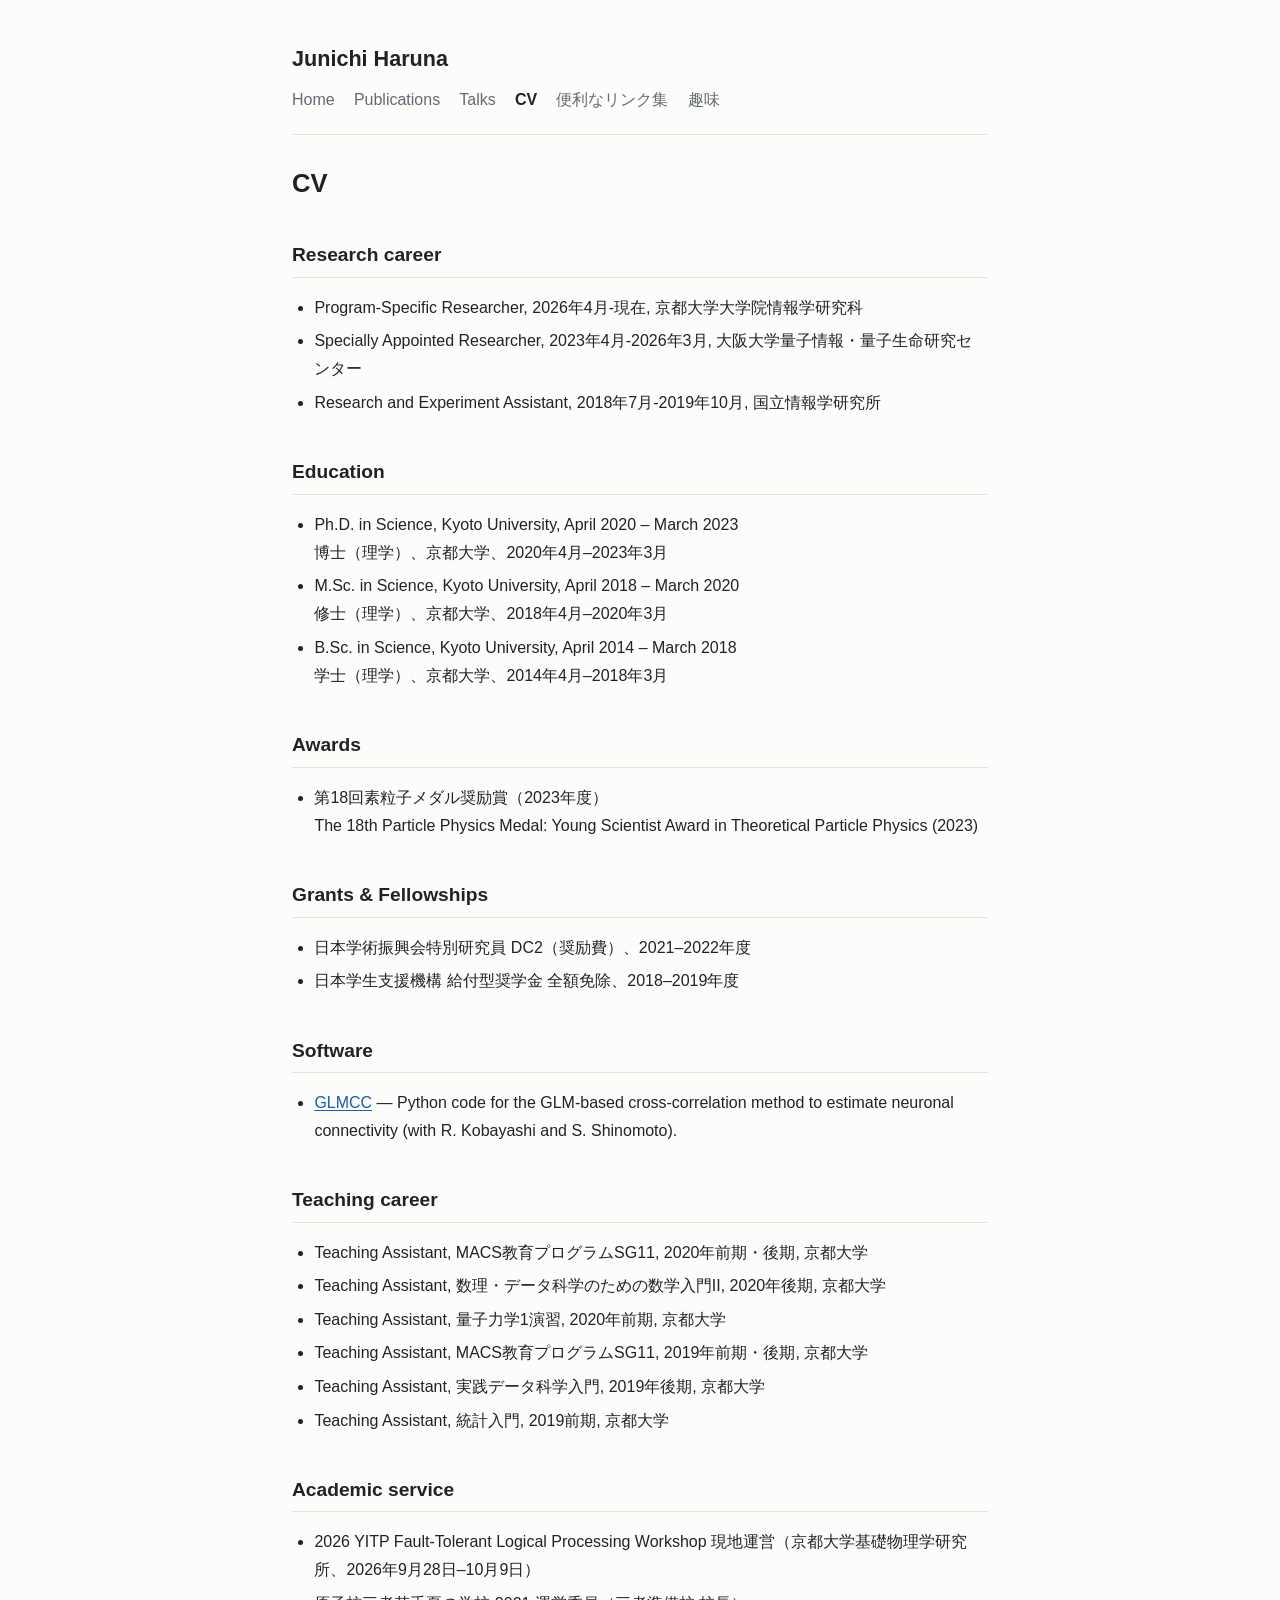
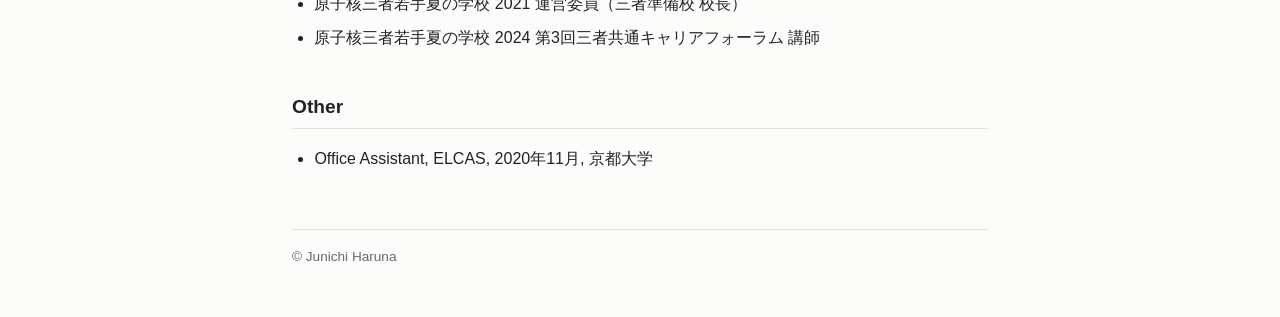
==== cv.html @ 10871c0b "講演名と学会活動の年を業績リストのマスターに合わせる - 三者若手夏の学校の運営委員を2020年から2021年に - 理研のセミナー名をQuantum Computation Study Group " ====
<!doctype html>
<html lang="en">
<head>
<meta charset="utf-8">
<meta name="viewport" content="width=device-width, initial-scale=1">
<title>CV | Junichi Haruna</title>
<link rel="stylesheet" href="style.css">
</head>
<body>
<div class="wrap">
<header class="site">
<a class="site-name" href="./">Junichi Haruna</a>
<nav>
<ul>
<li><a href="./">Home</a></li>
<li><a href="publications.html">Publications</a></li>
<li><a href="talks.html">Talks</a></li>
<li><a href="cv.html" aria-current="page">CV</a></li>
<li><a href="links.html" lang="ja">便利なリンク集</a></li>
<li><a href="hobby.html" lang="ja">趣味</a></li>
</ul>
</nav>
</header>

<main>
<h1>CV</h1>

<h2>Research career</h2>
<ul>
<li>Program-Specific Researcher, <span lang="ja">2026年4月-現在, 京都大学大学院情報学研究科</span></li>
<li>Specially Appointed Researcher, <span lang="ja">2023年4月-2026年3月, 大阪大学量子情報・量子生命研究センター</span></li>
<li>Research and Experiment Assistant, <span lang="ja">2018年7月-2019年10月, 国立情報学研究所</span></li>
</ul>

<h2>Education</h2>
<ul>
<li>Ph.D. in Science, Kyoto University, April 2020 &ndash; March 2023<br>
<span lang="ja">博士（理学）、京都大学、2020年4月&ndash;2023年3月</span></li>
<li>M.Sc. in Science, Kyoto University, April 2018 &ndash; March 2020<br>
<span lang="ja">修士（理学）、京都大学、2018年4月&ndash;2020年3月</span></li>
<li>B.Sc. in Science, Kyoto University, April 2014 &ndash; March 2018<br>
<span lang="ja">学士（理学）、京都大学、2014年4月&ndash;2018年3月</span></li>
</ul>

<h2>Awards</h2>
<ul>
<li><span lang="ja">第18回素粒子メダル奨励賞（2023年度）</span><br>
The 18th Particle Physics Medal: Young Scientist Award in Theoretical Particle Physics (2023)</li>
</ul>

<h2>Grants &amp; Fellowships</h2>
<ul lang="ja">
<li>日本学術振興会特別研究員 DC2（奨励費）、2021–2022年度</li>
<li>日本学生支援機構 給付型奨学金 全額免除、2018–2019年度</li>
</ul>

<h2>Software</h2>
<ul>
<li><a href="https://github.com/NII-Kobayashi/GLMCC">GLMCC</a> &mdash; Python code for the GLM-based cross-correlation method to estimate neuronal connectivity (with R. Kobayashi and S. Shinomoto).</li>
</ul>

<h2>Teaching career</h2>
<ul lang="ja">
<li>Teaching Assistant, MACS教育プログラムSG11, 2020年前期・後期, 京都大学</li>
<li>Teaching Assistant, 数理・データ科学のための数学入門II, 2020年後期, 京都大学</li>
<li>Teaching Assistant, 量子力学1演習, 2020年前期, 京都大学</li>
<li>Teaching Assistant, MACS教育プログラムSG11, 2019年前期・後期, 京都大学</li>
<li>Teaching Assistant, 実践データ科学入門, 2019年後期, 京都大学</li>
<li>Teaching Assistant, 統計入門, 2019前期, 京都大学</li>
</ul>

<h2>Academic service</h2>
<ul lang="ja">
<li>2026 YITP Fault-Tolerant Logical Processing Workshop 現地運営（京都大学基礎物理学研究所、2026年9月28日&ndash;10月9日）</li>
<li>原子核三者若手夏の学校 2021 運営委員（三者準備校 校長）</li>
<li>原子核三者若手夏の学校 2024 第3回三者共通キャリアフォーラム 講師</li>
</ul>

<h2>Other</h2>
<ul lang="ja">
<li>Office Assistant, ELCAS, 2020年11月, 京都大学</li>
</ul>
</main>

<footer>&copy; Junichi Haruna</footer>
</div>
</body>
</html>
---- style.css ----
:root {
  --bg: #fcfcfa;
  --fg: #1f2328;
  --muted: #626a73;
  --accent: #1d5ea8;
  --rule: #e2e2dc;
}

@media (prefers-color-scheme: dark) {
  :root {
    --bg: #16181b;
    --fg: #e4e4e0;
    --muted: #9ba2aa;
    --accent: #80b3ec;
    --rule: #2d3136;
  }
}

* { box-sizing: border-box; }

html { -webkit-text-size-adjust: 100%; }

body {
  margin: 0;
  background: var(--bg);
  color: var(--fg);
  font: 16px/1.75 -apple-system, BlinkMacSystemFont, "Segoe UI", "Hiragino Sans",
    "Hiragino Kaku Gothic ProN", "Noto Sans JP", "Yu Gothic", Meiryo, sans-serif;
}

main { overflow-wrap: anywhere; }

.wrap {
  max-width: 46rem;
  margin: 0 auto;
  padding: 2.5rem 1.25rem 3rem;
}

header.site {
  border-bottom: 1px solid var(--rule);
  padding-bottom: 0.9rem;
  margin-bottom: 2rem;
}

.site-name {
  font-size: 1.35rem;
  font-weight: 600;
  color: var(--fg);
  text-decoration: none;
}

nav ul {
  list-style: none;
  margin: 0.5rem 0 0;
  padding: 0;
  display: flex;
  flex-wrap: wrap;
  gap: 0.2rem 1.2rem;
}

nav a { color: var(--muted); text-decoration: none; }
nav a:hover { color: var(--fg); }
nav a[aria-current="page"] { color: var(--fg); font-weight: 600; }

a { color: var(--accent); text-underline-offset: 0.15em; }

h1 { font-size: 1.6rem; line-height: 1.3; margin: 0 0 1rem; }

h2 {
  font-size: 1.2rem;
  margin: 2.4rem 0 0.8rem;
  padding-bottom: 0.3rem;
  border-bottom: 1px solid var(--rule);
}

h3 { font-size: 1rem; margin: 1.6rem 0 0.5rem; }

ul, ol { padding-left: 1.4rem; }

li { margin-bottom: 0.35rem; }

.entries li { margin-bottom: 0.9rem; }

.muted, .note { color: var(--muted); }

.note { font-size: 0.9rem; }

.ovl { text-decoration: overline; }

dl.contact {
  display: grid;
  grid-template-columns: max-content 1fr;
  gap: 0.2rem 1rem;
  margin: 0;
}

dl.contact dt { color: var(--muted); }
dl.contact dd { margin: 0; }

@media (max-width: 30rem) {
  dl.contact { grid-template-columns: 1fr; }
  dl.contact dd { margin-bottom: 0.5rem; }
}

footer {
  margin-top: 3.5rem;
  padding-top: 0.9rem;
  border-top: 1px solid var(--rule);
  color: var(--muted);
  font-size: 0.85rem;
}
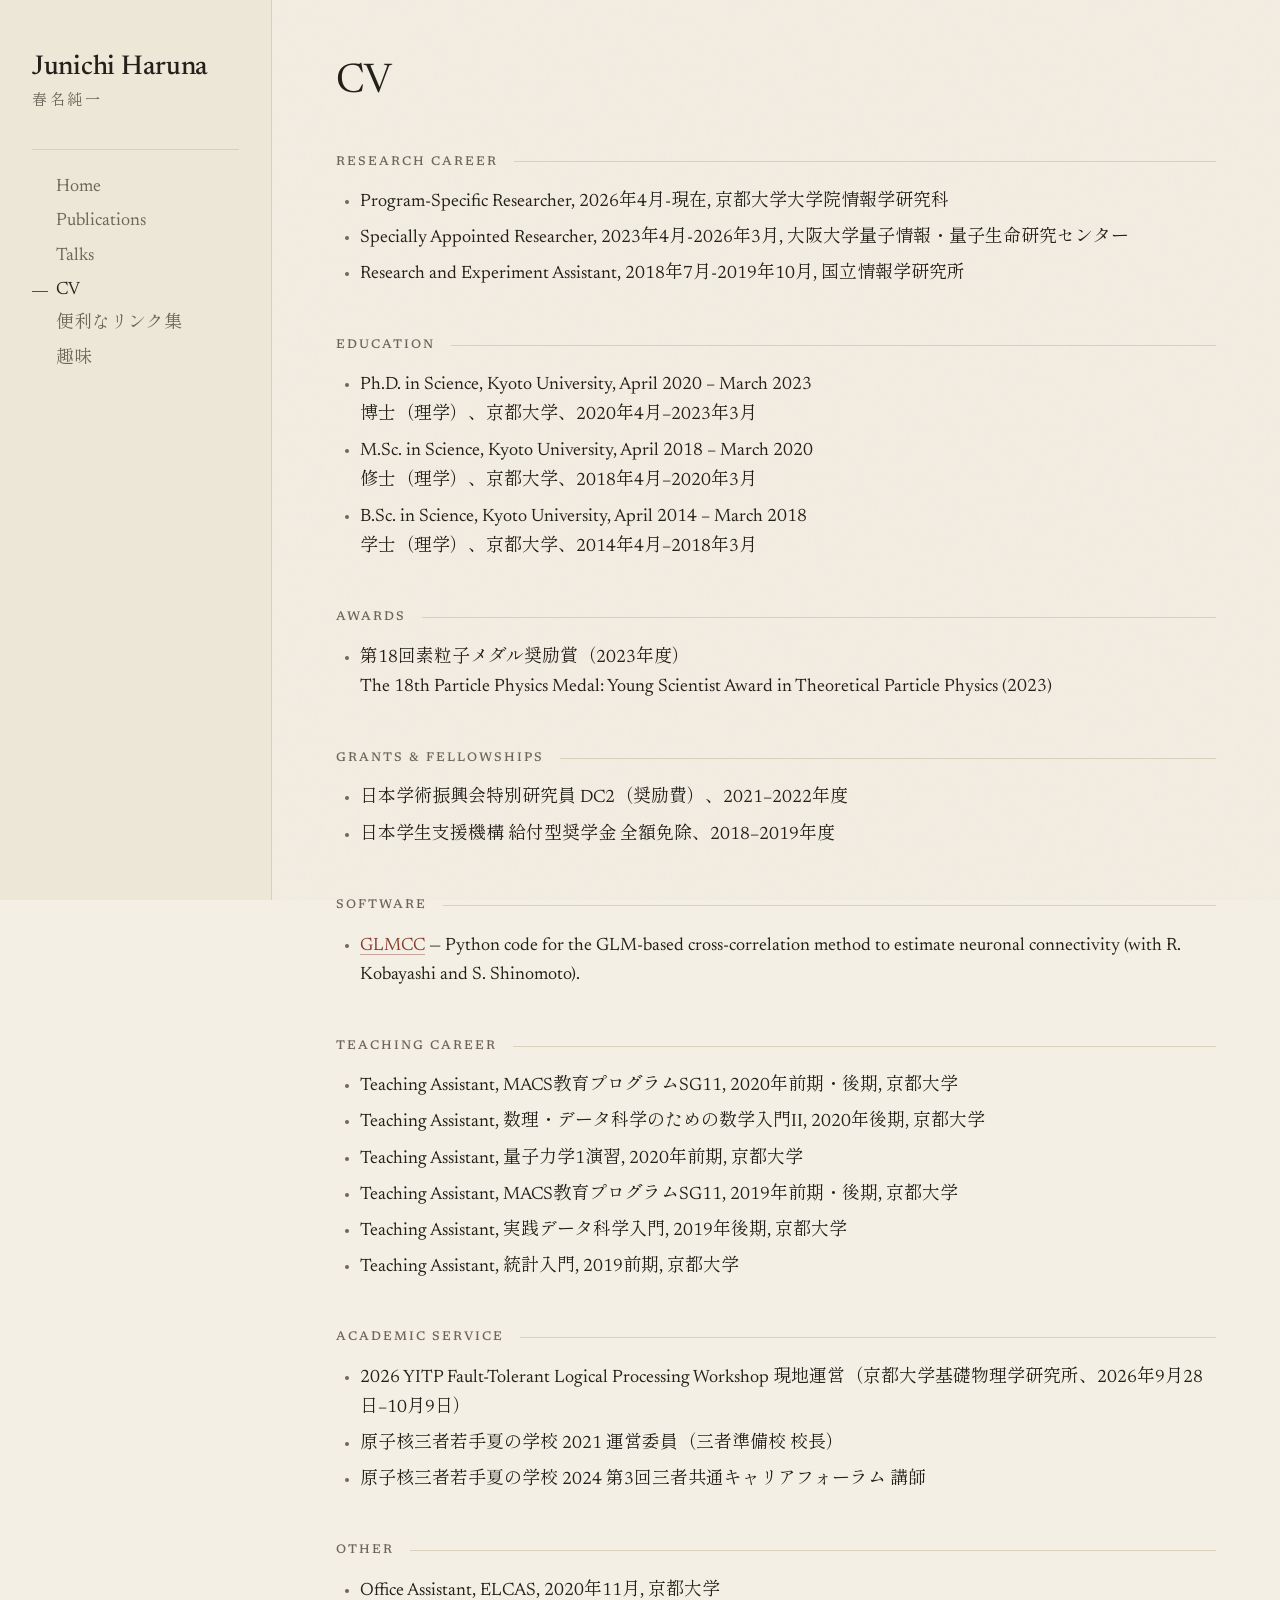
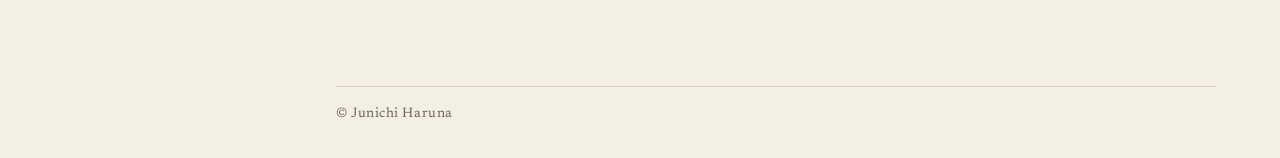
==== commit 1d05ec75: "design: 論文誌風のデザインに刷新（セリフ体、紙色の背景、左固定のサイドバー） - style.css を全面的に書き直し。Newsreader と Shippori Mincho（Google" ====
--- a/cv.html
+++ b/cv.html
@@ -4,12 +4,16 @@
 <meta charset="utf-8">
 <meta name="viewport" content="width=device-width, initial-scale=1">
 <title>CV | Junichi Haruna</title>
+<link rel="preconnect" href="https://fonts.googleapis.com">
+<link rel="preconnect" href="https://fonts.gstatic.com" crossorigin>
+<link rel="stylesheet" href="https://fonts.googleapis.com/css2?family=Newsreader:ital,opsz,wght@0,6..72,300..700;1,6..72,300..700&amp;family=Shippori+Mincho:wght@400;500;700&amp;display=swap">
 <link rel="stylesheet" href="style.css">
 </head>
 <body>
 <div class="wrap">
 <header class="site">
 <a class="site-name" href="./">Junichi Haruna</a>
+<p class="site-kana" lang="ja">春名純一</p>
 <nav>
 <ul>
 <li><a href="./">Home</a></li>
--- a/style.css
+++ b/style.css
@@ -1,85 +1,254 @@
+/* 論文誌風: セリフ体、生成りの紙、左に固定した名前とナビ、右に本文 */
+
 :root {
-  --bg: #fcfcfa;
-  --fg: #1f2328;
-  --muted: #626a73;
-  --accent: #1d5ea8;
-  --rule: #e2e2dc;
+  --bg: #f4efe4;
+  --bg-side: #ede7d8;
+  --fg: #23201a;
+  --muted: #6d665a;
+  --accent: #8a3a2a;
+  --rule: #d8cfbc;
+  --grain: 0.05;
+  --serif: "Newsreader", "Shippori Mincho", Georgia, "Hiragino Mincho ProN",
+    "Yu Mincho", YuMincho, "Noto Serif JP", serif;
 }
 
 @media (prefers-color-scheme: dark) {
   :root {
-    --bg: #16181b;
-    --fg: #e4e4e0;
-    --muted: #9ba2aa;
-    --accent: #80b3ec;
-    --rule: #2d3136;
+    --bg: #1b1915;
+    --bg-side: #161410;
+    --fg: #e9e1d1;
+    --muted: #9b9285;
+    --accent: #d99274;
+    --rule: #35302a;
+    --grain: 0.07;
   }
 }
 
 * { box-sizing: border-box; }
 
-html { -webkit-text-size-adjust: 100%; }
+html {
+  -webkit-text-size-adjust: 100%;
+  scroll-behavior: smooth;
+}
 
 body {
   margin: 0;
   background: var(--bg);
   color: var(--fg);
-  font: 16px/1.75 -apple-system, BlinkMacSystemFont, "Segoe UI", "Hiragino Sans",
-    "Hiragino Kaku Gothic ProN", "Noto Sans JP", "Yu Gothic", Meiryo, sans-serif;
-}
-
-main { overflow-wrap: anywhere; }
-
+  font-family: var(--serif);
+  font-size: 18px;
+  line-height: 1.65;
+  font-optical-sizing: auto;
+  font-kerning: normal;
+  -webkit-font-smoothing: antialiased;
+}
+
+/* 紙の質感 */
+body::before {
+  content: "";
+  position: fixed;
+  inset: 0;
+  z-index: 0;
+  pointer-events: none;
+  opacity: var(--grain);
+  background-image: url("data:image/svg+xml,%3Csvg xmlns='http://www.w3.org/2000/svg' width='180' height='180'%3E%3Cfilter id='n'%3E%3CfeTurbulence type='fractalNoise' baseFrequency='0.85' numOctaves='2' stitchTiles='stitch'/%3E%3CfeColorMatrix values='0 0 0 0 0.3  0 0 0 0 0.25  0 0 0 0 0.2  0 0 0 1 0'/%3E%3C/filter%3E%3Crect width='100%25' height='100%25' filter='url(%23n)'/%3E%3C/svg%3E");
+}
+
+::selection { background: color-mix(in srgb, var(--accent) 22%, transparent); }
+
+/* 骨格: 左 17rem の固定サイドバー、右は残り全幅 */
 .wrap {
-  max-width: 46rem;
-  margin: 0 auto;
-  padding: 2.5rem 1.25rem 3rem;
+  position: relative;
+  z-index: 1;
+  display: grid;
+  grid-template-columns: 17rem minmax(0, 1fr);
+  min-height: 100vh;
 }
 
 header.site {
-  border-bottom: 1px solid var(--rule);
-  padding-bottom: 0.9rem;
-  margin-bottom: 2rem;
+  position: sticky;
+  top: 0;
+  align-self: start;
+  min-height: 100vh;
+  max-height: 100vh;
+  overflow-y: auto;
+  padding: 3.25rem 2rem 2.5rem;
+  background: var(--bg-side);
+  border-right: 1px solid var(--rule);
 }
 
 .site-name {
-  font-size: 1.35rem;
-  font-weight: 600;
+  display: block;
+  font-size: 1.7rem;
+  font-weight: 500;
+  line-height: 1.15;
+  letter-spacing: -0.01em;
   color: var(--fg);
   text-decoration: none;
 }
 
+.site-kana {
+  margin: 0.35rem 0 0;
+  font-size: 0.95rem;
+  letter-spacing: 0.18em;
+  color: var(--muted);
+}
+
+nav {
+  margin-top: 2.2rem;
+  padding-top: 1.4rem;
+  border-top: 1px solid var(--rule);
+}
+
 nav ul {
   list-style: none;
-  margin: 0.5rem 0 0;
+  margin: 0;
   padding: 0;
   display: flex;
-  flex-wrap: wrap;
-  gap: 0.2rem 1.2rem;
-}
-
-nav a { color: var(--muted); text-decoration: none; }
+  flex-direction: column;
+  gap: 0.3rem;
+}
+
+nav li { margin: 0; }
+
+nav a {
+  position: relative;
+  display: inline-block;
+  padding-left: 1.5rem;
+  color: var(--muted);
+  text-decoration: none;
+  transition: color 0.2s ease;
+}
+
+nav a::before {
+  content: "";
+  position: absolute;
+  left: 0;
+  top: 50%;
+  width: 0;
+  height: 1px;
+  background: var(--accent);
+  transition: width 0.25s ease;
+}
+
 nav a:hover { color: var(--fg); }
-nav a[aria-current="page"] { color: var(--fg); font-weight: 600; }
-
-a { color: var(--accent); text-underline-offset: 0.15em; }
-
-h1 { font-size: 1.6rem; line-height: 1.3; margin: 0 0 1rem; }
+nav a:hover::before { width: 0.6rem; }
+
+nav a[aria-current="page"] { color: var(--fg); }
+nav a[aria-current="page"]::before { width: 1rem; }
+
+main {
+  overflow-wrap: anywhere;
+  padding: 3.6rem clamp(2rem, 5vw, 6rem) 4rem;
+}
+
+/* リンク: 本文と同じ黒に、細い下線だけ差し色 */
+a {
+  color: var(--accent);
+  text-decoration: underline;
+  text-decoration-thickness: 1px;
+  text-decoration-color: color-mix(in srgb, var(--accent) 40%, transparent);
+  text-underline-offset: 0.2em;
+  transition: text-decoration-color 0.2s ease;
+}
+
+a:hover { text-decoration-color: var(--accent); }
+
+/* 見出し: h1 は大きな明朝、h2 は小さな大文字のラベルと右へ伸びる罫線 */
+h1 {
+  font-size: clamp(2rem, 3.2vw, 2.6rem);
+  font-weight: 400;
+  line-height: 1.2;
+  letter-spacing: -0.015em;
+  margin: 0 0 1.4rem;
+}
+
+h1 span[lang="ja"] {
+  font-size: 0.6em;
+  font-weight: 400;
+  letter-spacing: 0.08em;
+  color: var(--muted);
+  margin-left: 0.4em;
+}
 
 h2 {
-  font-size: 1.2rem;
-  margin: 2.4rem 0 0.8rem;
-  padding-bottom: 0.3rem;
-  border-bottom: 1px solid var(--rule);
-}
-
-h3 { font-size: 1rem; margin: 1.6rem 0 0.5rem; }
-
-ul, ol { padding-left: 1.4rem; }
-
-li { margin-bottom: 0.35rem; }
-
-.entries li { margin-bottom: 0.9rem; }
+  display: flex;
+  align-items: center;
+  gap: 1rem;
+  margin: 2.8rem 0 1rem;
+  font-size: 0.78rem;
+  font-weight: 500;
+  letter-spacing: 0.16em;
+  text-transform: uppercase;
+  color: var(--muted);
+}
+
+h2::after {
+  content: "";
+  flex: 1;
+  height: 1px;
+  background: var(--rule);
+}
+
+h2:lang(ja) {
+  font-size: 0.92rem;
+  letter-spacing: 0.12em;
+  text-transform: none;
+}
+
+h3 {
+  font-size: 1.05rem;
+  font-weight: 500;
+  margin: 1.6rem 0 0.5rem;
+}
+
+p { margin: 0 0 1rem; }
+
+/* 箇条書き */
+ul, ol { padding-left: 1.5rem; margin: 0 0 1rem; }
+
+li { margin-bottom: 0.4rem; }
+
+li::marker {
+  color: var(--muted);
+  font-variant-numeric: tabular-nums;
+}
+
+.entries { padding-left: 2.1rem; }
+
+.entries li {
+  margin-bottom: 1.1rem;
+  padding-left: 0.2rem;
+}
+
+/* Home の Interest と Keywords を広い画面では横に並べる */
+.two-col {
+  display: grid;
+  grid-template-columns: repeat(auto-fit, minmax(20rem, 1fr));
+  column-gap: 3.5rem;
+}
+
+.two-col section > h2 { margin-top: 2.8rem; }
+
+/* What's new: 枠の中でスクロール */
+.news {
+  max-height: 16rem;
+  overflow-y: auto;
+  overscroll-behavior: contain;
+  scrollbar-width: thin;
+  scrollbar-color: var(--rule) transparent;
+  margin: 0 0 1rem;
+  padding: 0.9rem 1.2rem 0.9rem 2.6rem;
+  border-left: 2px solid var(--accent);
+  background: color-mix(in srgb, var(--fg) 4%, transparent);
+}
+
+.news li { margin-bottom: 0.45rem; }
+
+.news:focus-visible {
+  outline: 2px solid var(--accent);
+  outline-offset: 3px;
+}
 
 .muted, .note { color: var(--muted); }
 
@@ -87,25 +256,86 @@
 
 .ovl { text-decoration: overline; }
 
+/* 連絡先 */
 dl.contact {
   display: grid;
   grid-template-columns: max-content 1fr;
-  gap: 0.2rem 1rem;
+  gap: 0.35rem 1.6rem;
   margin: 0;
 }
 
-dl.contact dt { color: var(--muted); }
+dl.contact dt {
+  font-size: 0.78rem;
+  letter-spacing: 0.12em;
+  text-transform: uppercase;
+  color: var(--muted);
+  padding-top: 0.3rem;
+}
+
 dl.contact dd { margin: 0; }
 
-@media (max-width: 30rem) {
-  dl.contact { grid-template-columns: 1fr; }
-  dl.contact dd { margin-bottom: 0.5rem; }
-}
-
 footer {
-  margin-top: 3.5rem;
-  padding-top: 0.9rem;
+  grid-column: 2;
+  margin: 0 clamp(2rem, 5vw, 6rem);
+  padding: 1rem 0 2rem;
   border-top: 1px solid var(--rule);
   color: var(--muted);
   font-size: 0.85rem;
-}
+  letter-spacing: 0.04em;
+}
+
+/* 読み込み時に本文が下から静かに現れる */
+@media (prefers-reduced-motion: no-preference) {
+  main > * {
+    animation: rise 0.7s cubic-bezier(0.2, 0.7, 0.2, 1) both;
+  }
+  main > :nth-child(2) { animation-delay: 0.06s; }
+  main > :nth-child(3) { animation-delay: 0.12s; }
+  main > :nth-child(4) { animation-delay: 0.18s; }
+  main > :nth-child(5) { animation-delay: 0.24s; }
+  main > :nth-child(6) { animation-delay: 0.3s; }
+  main > :nth-child(n + 7) { animation-delay: 0.36s; }
+
+  @keyframes rise {
+    from { opacity: 0; transform: translateY(0.6rem); }
+    to { opacity: 1; transform: none; }
+  }
+}
+
+/* 狭い画面: サイドバーを上に畳み、ナビは横並び */
+@media (max-width: 48rem) {
+  .wrap { display: block; }
+
+  header.site {
+    position: static;
+    max-height: none;
+    padding: 1.6rem 1.25rem 1.2rem;
+    border-right: 0;
+    border-bottom: 1px solid var(--rule);
+  }
+
+  .site-name { font-size: 1.45rem; }
+
+  nav {
+    margin-top: 1.1rem;
+    padding-top: 0.9rem;
+  }
+
+  nav ul {
+    flex-direction: row;
+    flex-wrap: wrap;
+    gap: 0.3rem 1.4rem;
+  }
+
+  nav a { padding-left: 0; }
+  nav a::before { display: none; }
+  nav a[aria-current="page"] { text-decoration: underline; text-underline-offset: 0.3em; }
+
+  main { padding: 2rem 1.25rem 2.5rem; }
+
+  footer { margin: 0 1.25rem; }
+
+  dl.contact { grid-template-columns: 1fr; gap: 0.15rem; }
+  dl.contact dt { padding-top: 0.5rem; }
+  dl.contact dd { margin-bottom: 0.3rem; }
+}
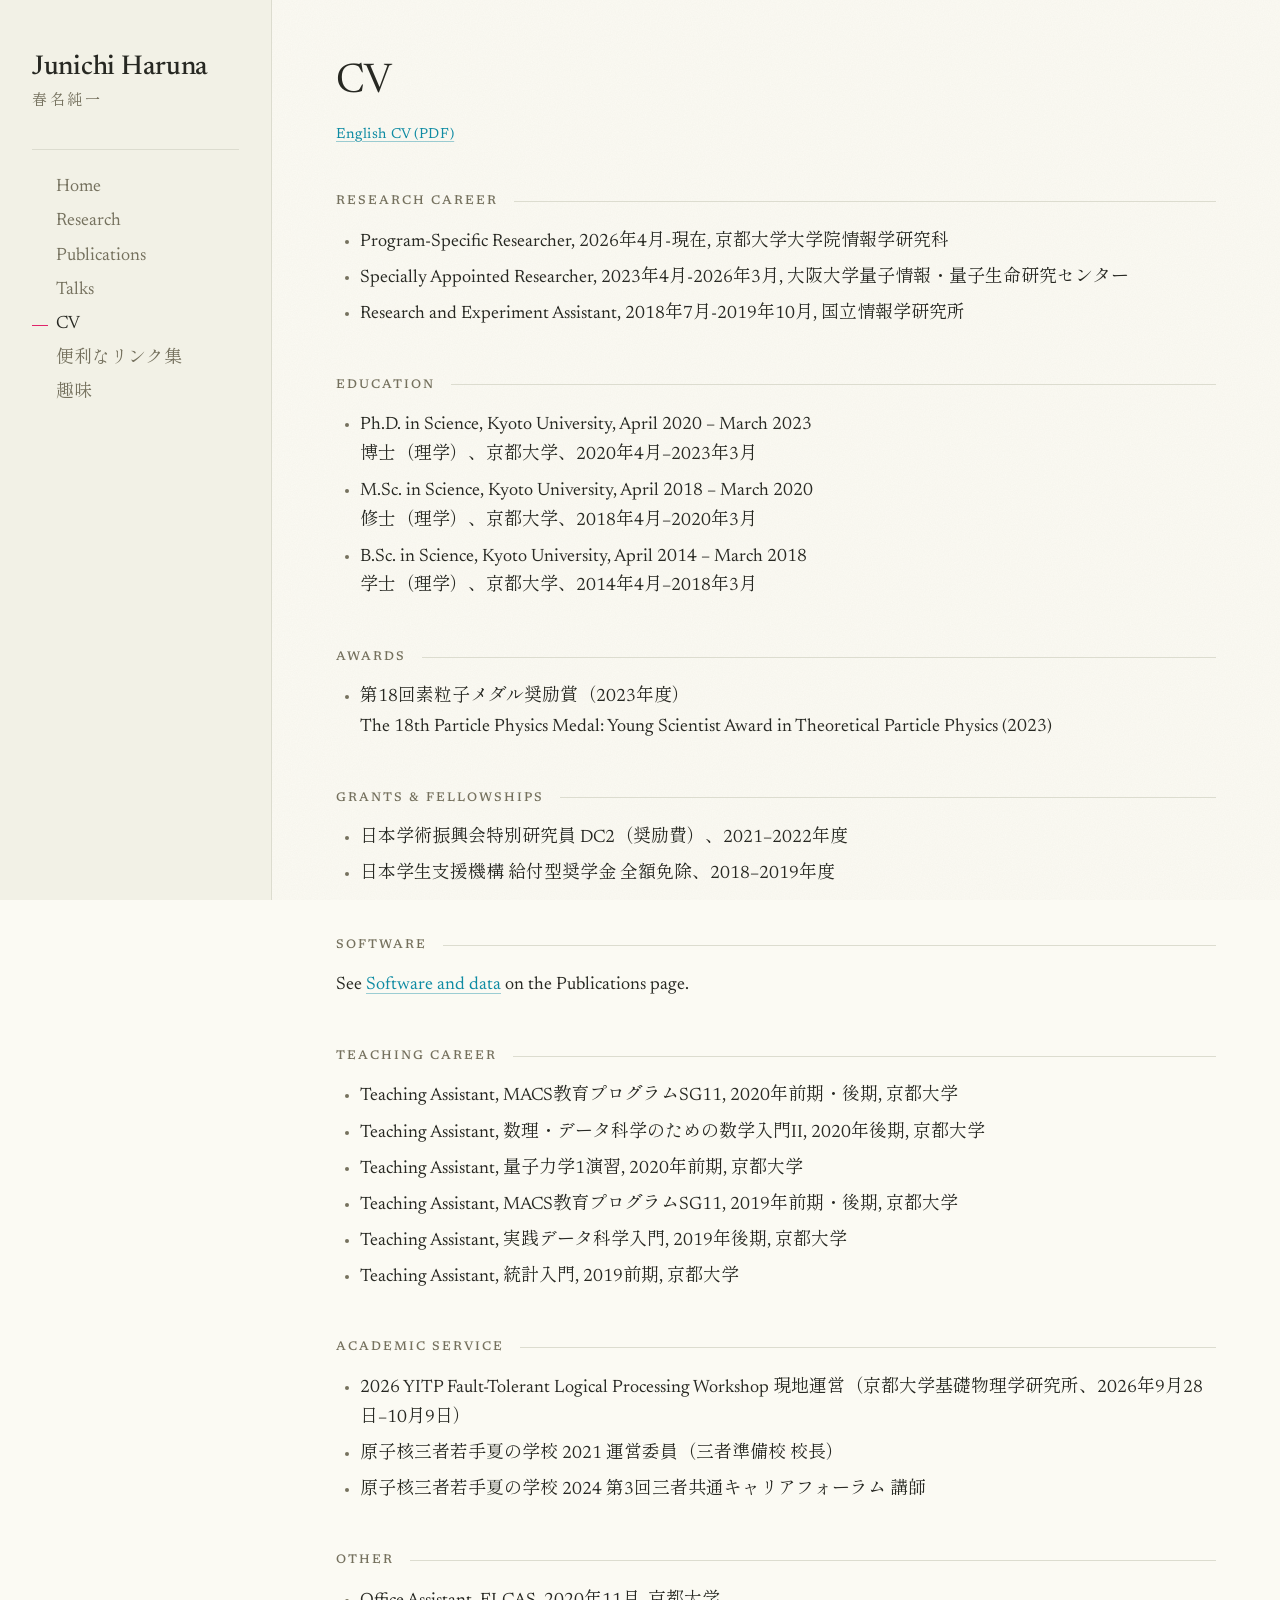
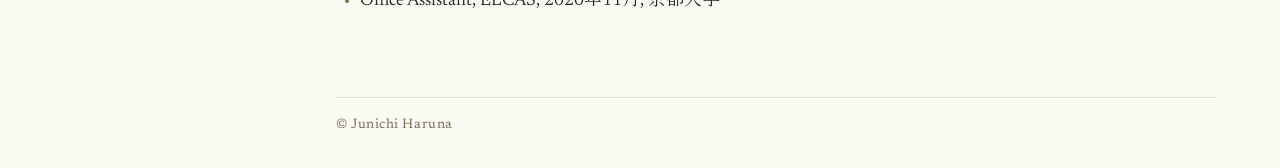
==== commit b000f295: "Researchページを追加し、外部プロフィール、ソフトウェアとデータ、Upcoming、OGPなどを整える - research.html: 3テーマの研究概要とセミナー主催者向けのShort bi" ====
--- a/cv.html
+++ b/cv.html
@@ -4,6 +4,15 @@
 <meta charset="utf-8">
 <meta name="viewport" content="width=device-width, initial-scale=1">
 <title>CV | Junichi Haruna</title>
+<meta name="description" content="Curriculum vitae of Junichi Haruna: research career, education, awards, grants, teaching and academic service. English PDF available.">
+<link rel="canonical" href="https://junichiharuna.github.io/cv.html">
+<link rel="icon" href="favicon.svg" type="image/svg+xml">
+<meta property="og:type" content="website">
+<meta property="og:title" content="CV | Junichi Haruna">
+<meta property="og:description" content="Research career, education, awards, grants, teaching and academic service.">
+<meta property="og:url" content="https://junichiharuna.github.io/cv.html">
+<meta property="og:image" content="https://junichiharuna.github.io/og.png">
+<meta name="twitter:card" content="summary_large_image">
 <link rel="preconnect" href="https://fonts.googleapis.com">
 <link rel="preconnect" href="https://fonts.gstatic.com" crossorigin>
 <link rel="stylesheet" href="https://fonts.googleapis.com/css2?family=Newsreader:ital,opsz,wght@0,6..72,300..700;1,6..72,300..700&amp;family=Shippori+Mincho:wght@400;500;700&amp;display=swap">
@@ -17,6 +26,7 @@
 <nav>
 <ul>
 <li><a href="./">Home</a></li>
+<li><a href="research.html">Research</a></li>
 <li><a href="publications.html">Publications</a></li>
 <li><a href="talks.html">Talks</a></li>
 <li><a href="cv.html" aria-current="page">CV</a></li>
@@ -28,6 +38,7 @@
 
 <main>
 <h1>CV</h1>
+<p class="profiles"><a href="cv.pdf">English CV (PDF)</a></p>
 
 <h2>Research career</h2>
 <ul>
@@ -59,9 +70,7 @@
 </ul>
 
 <h2>Software</h2>
-<ul>
-<li><a href="https://github.com/NII-Kobayashi/GLMCC">GLMCC</a> &mdash; Python code for the GLM-based cross-correlation method to estimate neuronal connectivity (with R. Kobayashi and S. Shinomoto).</li>
-</ul>
+<p>See <a href="publications.html#software">Software and data</a> on the Publications page.</p>
 
 <h2>Teaching career</h2>
 <ul lang="ja">
--- a/style.css
+++ b/style.css
@@ -1,12 +1,14 @@
-/* 論文誌風: セリフ体、生成りの紙、左に固定した名前とナビ、右に本文 */
+/* 論文誌風: セリフ体、Monokai由来の配色、左に固定した名前とナビ、右に本文
+   --accent はリンク、--mark は現在ページの印と What's new の罫線 */
 
 :root {
-  --bg: #f4efe4;
-  --bg-side: #ede7d8;
-  --fg: #23201a;
-  --muted: #6d665a;
-  --accent: #8a3a2a;
-  --rule: #d8cfbc;
+  --bg: #fbfaf3;
+  --bg-side: #f2f1e6;
+  --fg: #272822;
+  --muted: #75715e;
+  --accent: #0e8ba3;
+  --mark: #e0246a;
+  --rule: #dcdccf;
   --grain: 0.05;
   --serif: "Newsreader", "Shippori Mincho", Georgia, "Hiragino Mincho ProN",
     "Yu Mincho", YuMincho, "Noto Serif JP", serif;
@@ -14,12 +16,13 @@
 
 @media (prefers-color-scheme: dark) {
   :root {
-    --bg: #1b1915;
-    --bg-side: #161410;
-    --fg: #e9e1d1;
-    --muted: #9b9285;
-    --accent: #d99274;
-    --rule: #35302a;
+    --bg: #272822;
+    --bg-side: #1e1f1a;
+    --fg: #f8f8f2;
+    --muted: #a29e88;
+    --accent: #66d9ef;
+    --mark: #f92672;
+    --rule: #3e3d32;
     --grain: 0.07;
   }
 }
@@ -127,7 +130,7 @@
   top: 50%;
   width: 0;
   height: 1px;
-  background: var(--accent);
+  background: var(--mark);
   transition: width 0.25s ease;
 }
 
@@ -204,6 +207,14 @@
 
 p { margin: 0 0 1rem; }
 
+/* Home の名前の下に置く業績プロフィールへのリンク */
+.profiles {
+  margin-top: -0.4rem;
+  font-size: 0.9rem;
+  letter-spacing: 0.04em;
+  color: var(--muted);
+}
+
 /* 箇条書き */
 ul, ol { padding-left: 1.5rem; margin: 0 0 1rem; }
 
@@ -236,10 +247,10 @@
   overflow-y: auto;
   overscroll-behavior: contain;
   scrollbar-width: thin;
-  scrollbar-color: var(--rule) transparent;
+  scrollbar-color: var(--muted) transparent;
   margin: 0 0 1rem;
   padding: 0.9rem 1.2rem 0.9rem 2.6rem;
-  border-left: 2px solid var(--accent);
+  border-left: 2px solid var(--mark);
   background: color-mix(in srgb, var(--fg) 4%, transparent);
 }
 
@@ -249,6 +260,18 @@
   outline: 2px solid var(--accent);
   outline-offset: 3px;
 }
+
+/* Research の Short bio: 引用の体裁 */
+blockquote.bio {
+  margin: 0 0 1rem;
+  padding: 0.2rem 0 0.2rem 1.4rem;
+  border-left: 2px solid var(--rule);
+}
+
+blockquote.bio p { margin: 0; }
+
+/* Talks の直近の予定 */
+.upcoming { border-left: 2px solid var(--mark); padding-left: 1.2rem; }
 
 .muted, .note { color: var(--muted); }
 
@@ -308,6 +331,7 @@
 
   header.site {
     position: static;
+    min-height: 0;
     max-height: none;
     padding: 1.6rem 1.25rem 1.2rem;
     border-right: 0;
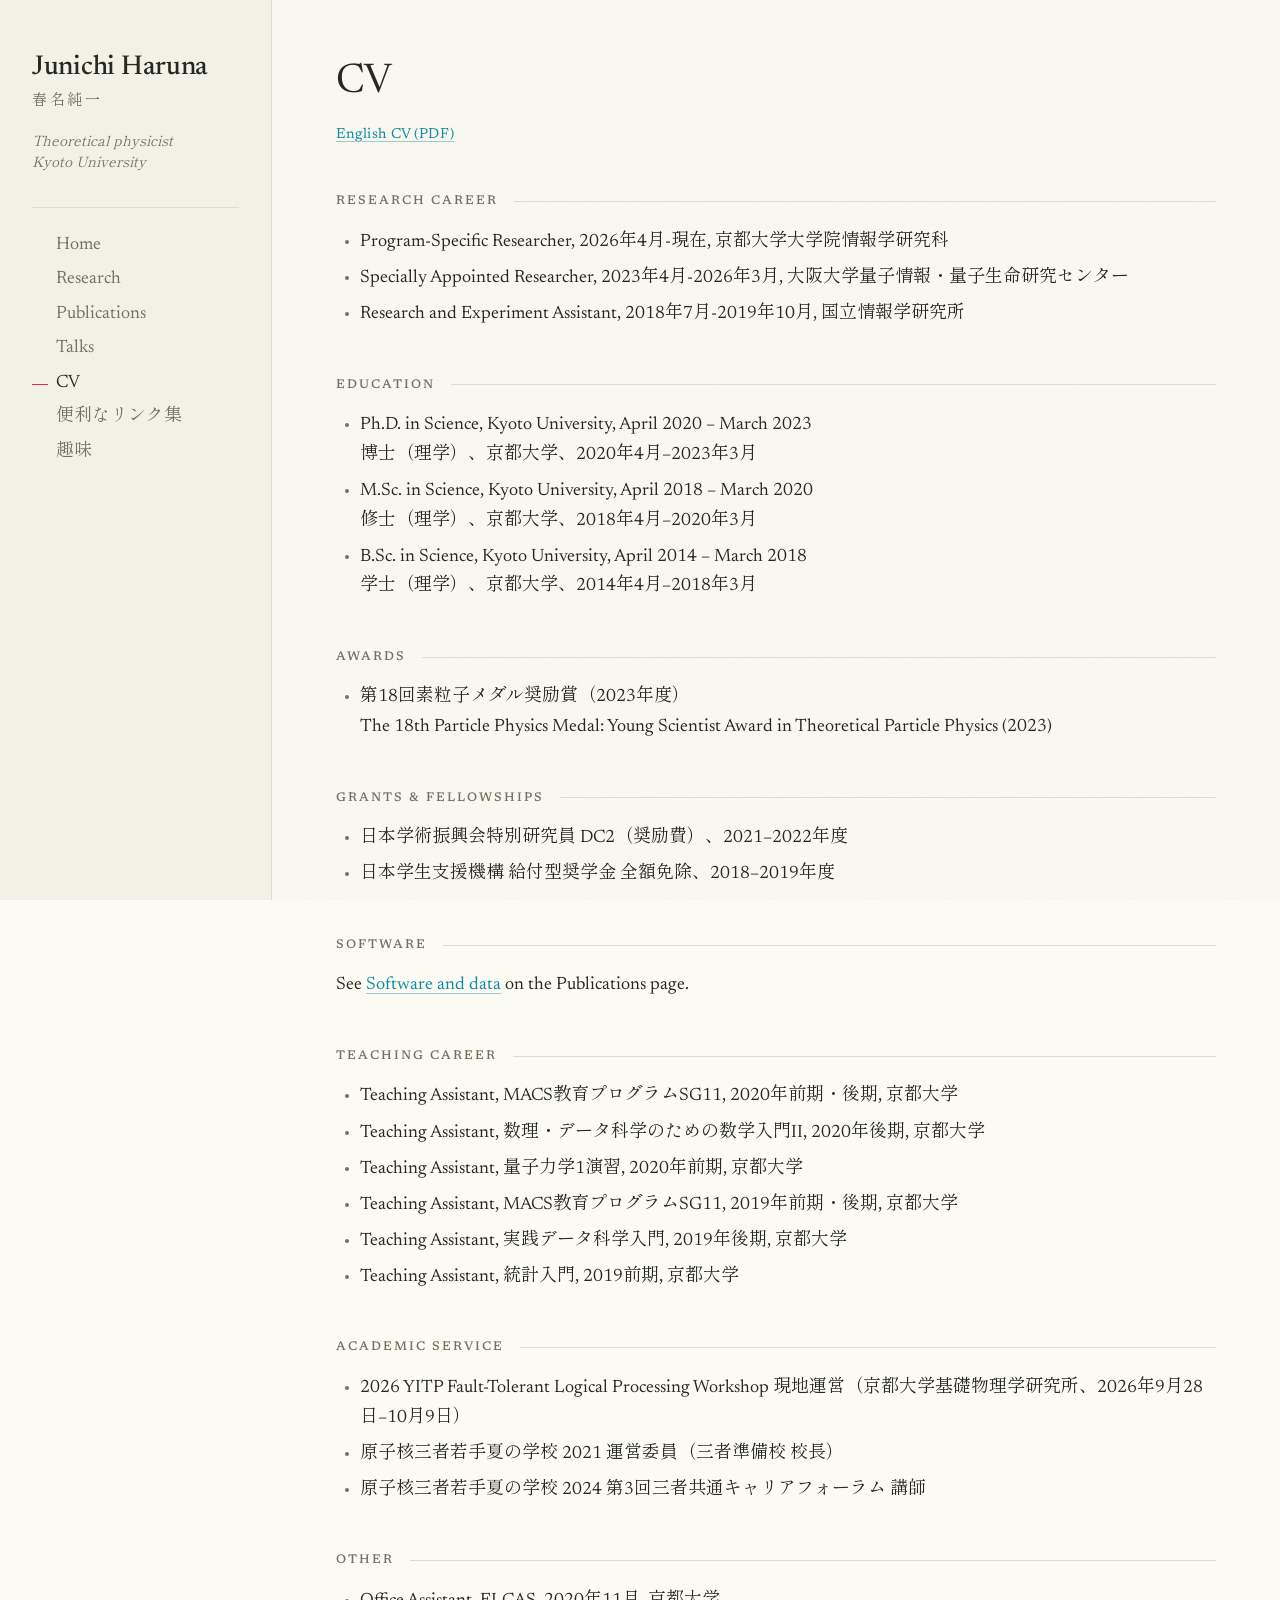
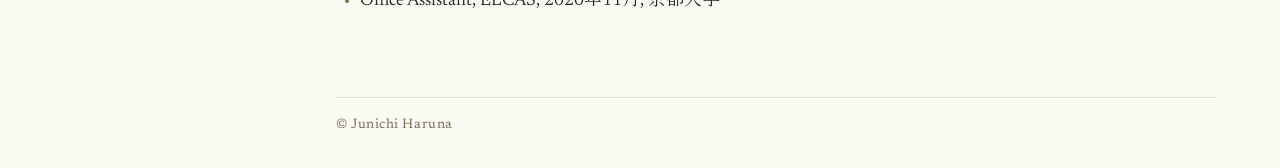
==== commit e3f77742: "サイドバーの名前の下に肩書きと所属（Theoretical physicist / Kyoto University）を追加 Co-Authored-By: Claude Fable 5.1 <nor" ====
--- a/cv.html
+++ b/cv.html
@@ -3,12 +3,12 @@
 <head>
 <meta charset="utf-8">
 <meta name="viewport" content="width=device-width, initial-scale=1">
-<title>CV | Junichi Haruna</title>
+<title>CV | Junichi Haruna, Kyoto University</title>
 <meta name="description" content="Curriculum vitae of Junichi Haruna: research career, education, awards, grants, teaching and academic service. English PDF available.">
 <link rel="canonical" href="https://junichiharuna.github.io/cv.html">
 <link rel="icon" href="favicon.svg" type="image/svg+xml">
 <meta property="og:type" content="website">
-<meta property="og:title" content="CV | Junichi Haruna">
+<meta property="og:title" content="CV | Junichi Haruna, Kyoto University">
 <meta property="og:description" content="Research career, education, awards, grants, teaching and academic service.">
 <meta property="og:url" content="https://junichiharuna.github.io/cv.html">
 <meta property="og:image" content="https://junichiharuna.github.io/og.png">
@@ -23,6 +23,7 @@
 <header class="site">
 <a class="site-name" href="./">Junichi Haruna</a>
 <p class="site-kana" lang="ja">春名純一</p>
+<p class="site-tagline">Theoretical physicist<br>Kyoto University</p>
 <nav>
 <ul>
 <li><a href="./">Home</a></li>
--- a/style.css
+++ b/style.css
@@ -97,6 +97,15 @@
   color: var(--muted);
 }
 
+/* 名前の下の肩書きと所属 */
+.site-tagline {
+  margin: 1rem 0 0;
+  font-size: 0.88rem;
+  line-height: 1.5;
+  font-style: italic;
+  color: var(--muted);
+}
+
 nav {
   margin-top: 2.2rem;
   padding-top: 1.4rem;
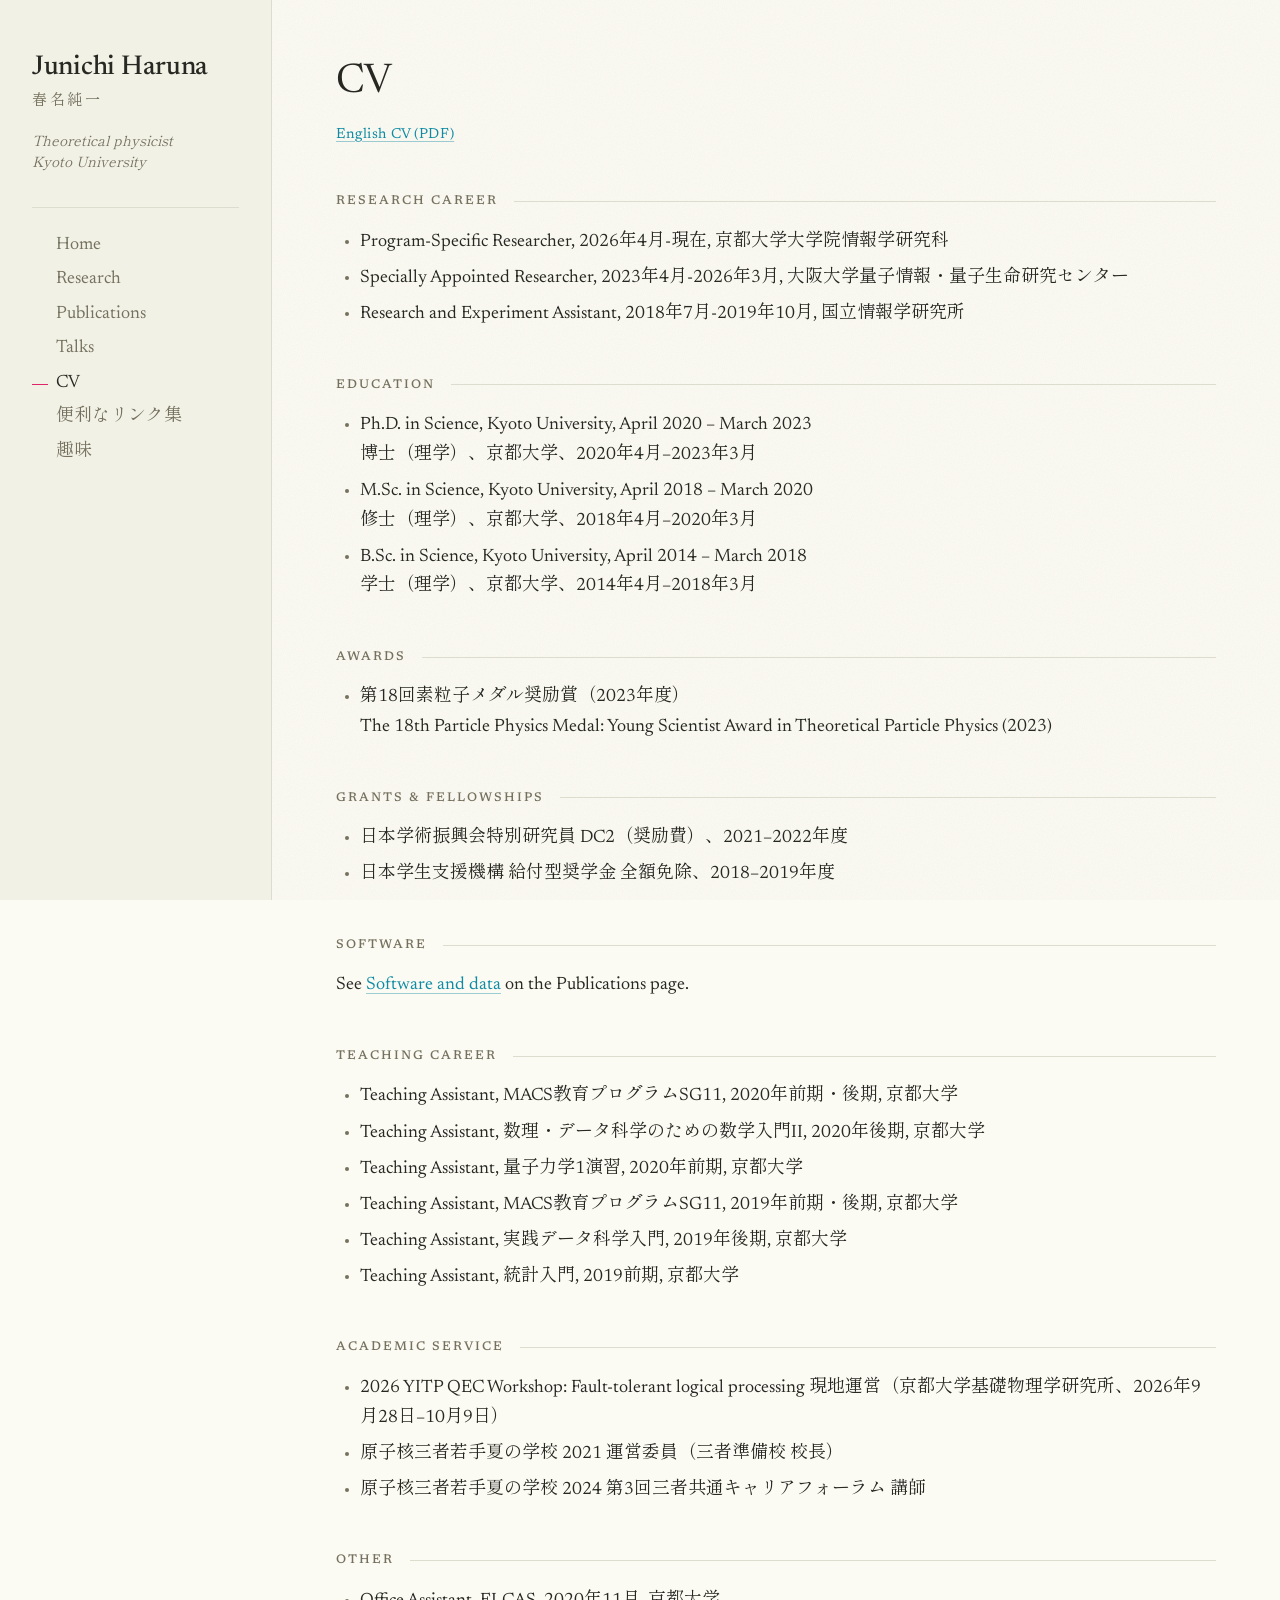
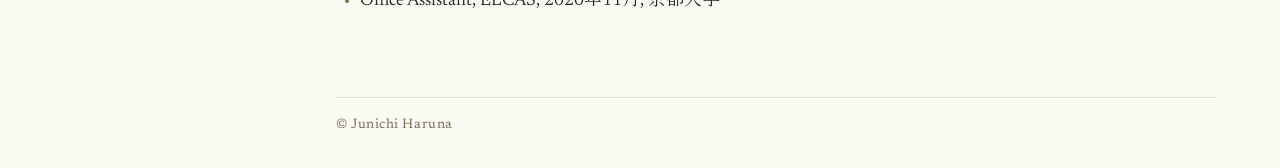
==== commit 2a1bb258: "talks/cv: YITPワークショップの名称を公式サイトの表記に揃える、cv.pdfを差し替え Co-Authored-By: Claude Fable 5.1 <noreply@anthropi" ====
--- a/cv.html
+++ b/cv.html
@@ -85,7 +85,7 @@
 
 <h2>Academic service</h2>
 <ul lang="ja">
-<li>2026 YITP Fault-Tolerant Logical Processing Workshop 現地運営（京都大学基礎物理学研究所、2026年9月28日&ndash;10月9日）</li>
+<li>2026 YITP QEC Workshop: Fault-tolerant logical processing 現地運営（京都大学基礎物理学研究所、2026年9月28日&ndash;10月9日）</li>
 <li>原子核三者若手夏の学校 2021 運営委員（三者準備校 校長）</li>
 <li>原子核三者若手夏の学校 2024 第3回三者共通キャリアフォーラム 講師</li>
 </ul>
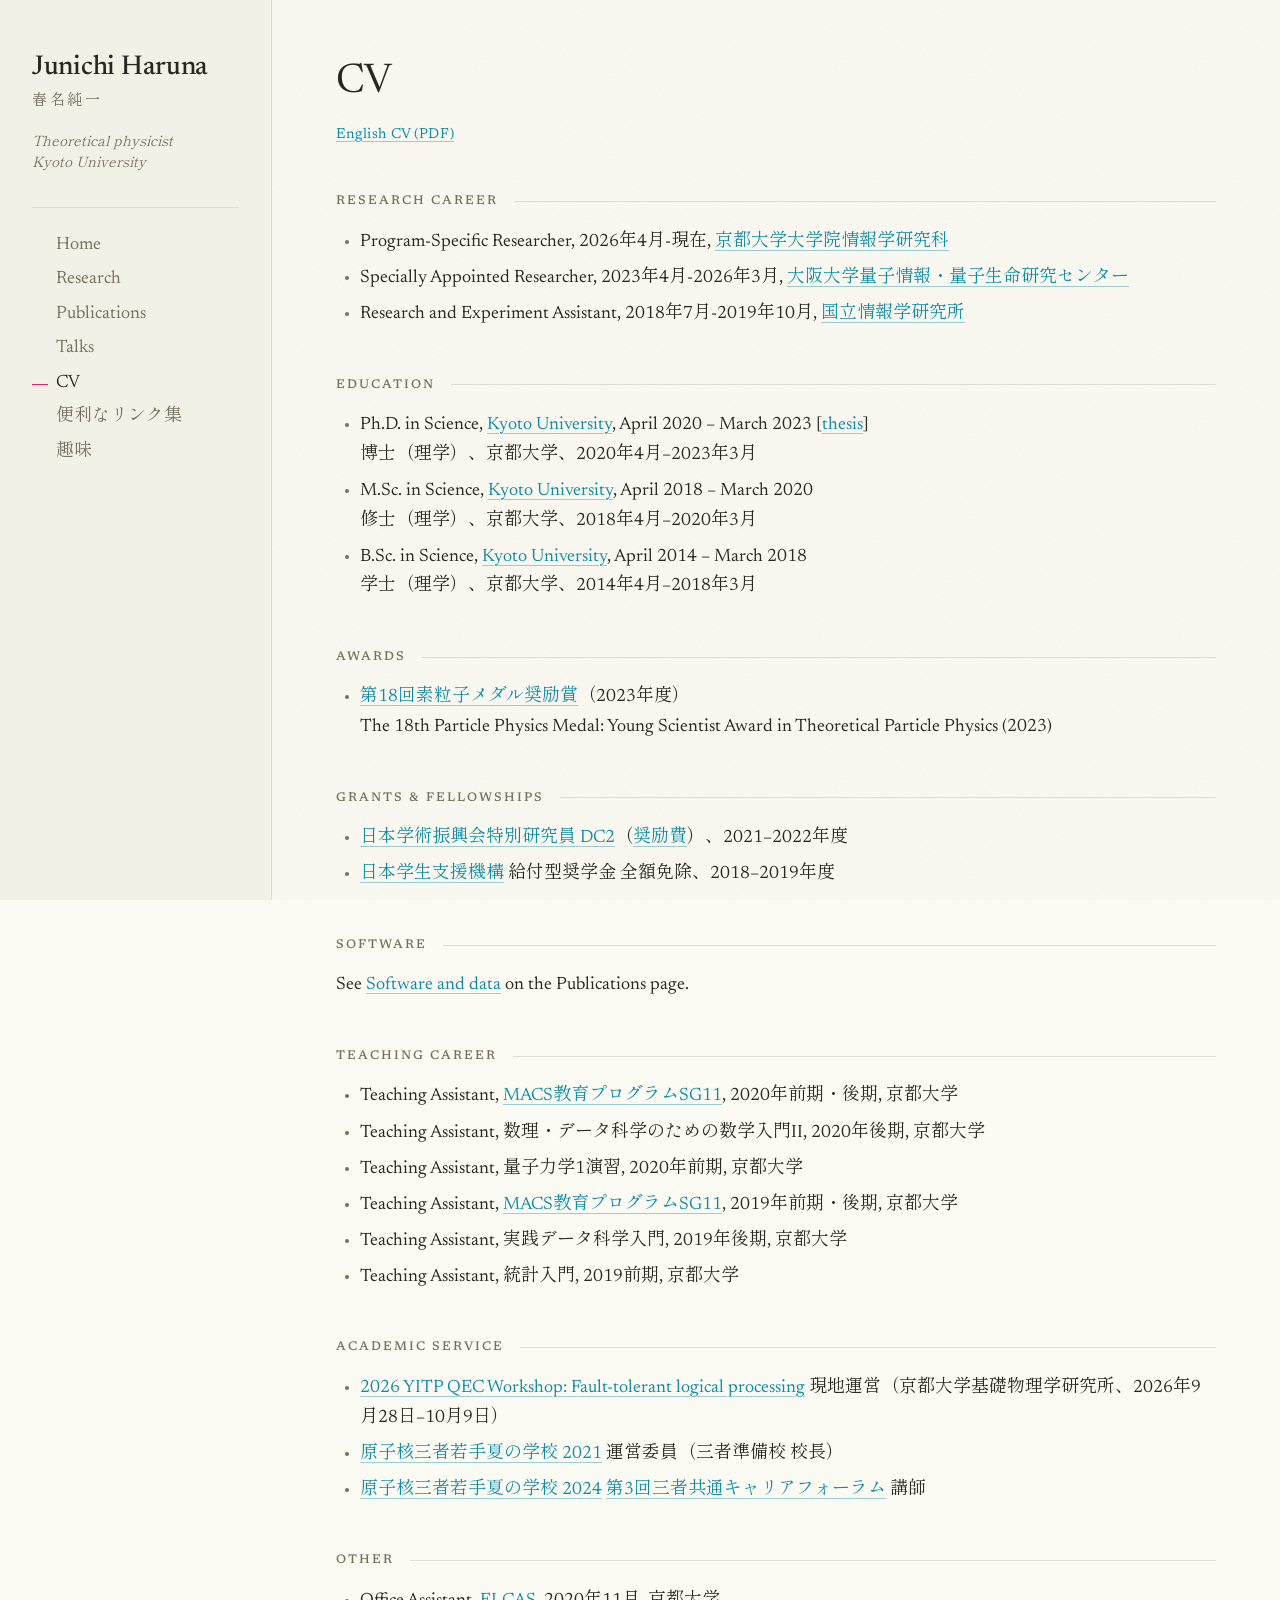
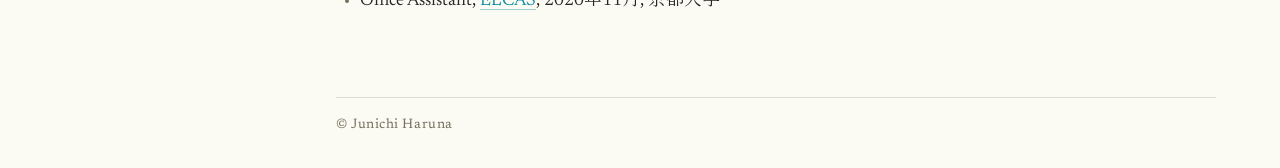
==== commit 3f21d1a2: "cv: 各項目に参照先へのリンクを埋め込む（所属機関、理学研究科と学位論文DOI、素粒子メダル、JSPS/KAKEN、JASSO、MACS SG11、YITP WS、夏の学校、ELCAS） Co-Au" ====
--- a/cv.html
+++ b/cv.html
@@ -43,31 +43,31 @@
 
 <h2>Research career</h2>
 <ul>
-<li>Program-Specific Researcher, <span lang="ja">2026年4月-現在, 京都大学大学院情報学研究科</span></li>
-<li>Specially Appointed Researcher, <span lang="ja">2023年4月-2026年3月, 大阪大学量子情報・量子生命研究センター</span></li>
-<li>Research and Experiment Assistant, <span lang="ja">2018年7月-2019年10月, 国立情報学研究所</span></li>
+<li>Program-Specific Researcher, <span lang="ja">2026年4月-現在, <a href="https://www.i.kyoto-u.ac.jp/">京都大学大学院情報学研究科</a></span></li>
+<li>Specially Appointed Researcher, <span lang="ja">2023年4月-2026年3月, <a href="https://qiqb.osaka-u.ac.jp/">大阪大学量子情報・量子生命研究センター</a></span></li>
+<li>Research and Experiment Assistant, <span lang="ja">2018年7月-2019年10月, <a href="https://www.nii.ac.jp/">国立情報学研究所</a></span></li>
 </ul>
 
 <h2>Education</h2>
 <ul>
-<li>Ph.D. in Science, Kyoto University, April 2020 &ndash; March 2023<br>
+<li>Ph.D. in Science, <a href="https://www.sci.kyoto-u.ac.jp/">Kyoto University</a>, April 2020 &ndash; March 2023 [<a href="https://doi.org/10.14989/doctor.k24410">thesis</a>]<br>
 <span lang="ja">博士（理学）、京都大学、2020年4月&ndash;2023年3月</span></li>
-<li>M.Sc. in Science, Kyoto University, April 2018 &ndash; March 2020<br>
+<li>M.Sc. in Science, <a href="https://www.sci.kyoto-u.ac.jp/">Kyoto University</a>, April 2018 &ndash; March 2020<br>
 <span lang="ja">修士（理学）、京都大学、2018年4月&ndash;2020年3月</span></li>
-<li>B.Sc. in Science, Kyoto University, April 2014 &ndash; March 2018<br>
+<li>B.Sc. in Science, <a href="https://www.sci.kyoto-u.ac.jp/">Kyoto University</a>, April 2014 &ndash; March 2018<br>
 <span lang="ja">学士（理学）、京都大学、2014年4月&ndash;2018年3月</span></li>
 </ul>
 
 <h2>Awards</h2>
 <ul>
-<li><span lang="ja">第18回素粒子メダル奨励賞（2023年度）</span><br>
+<li><span lang="ja"><a href="https://www2.yukawa.kyoto-u.ac.jp/~sg.www/syorei_s/result23/Smedal23.html">第18回素粒子メダル奨励賞</a>（2023年度）</span><br>
 The 18th Particle Physics Medal: Young Scientist Award in Theoretical Particle Physics (2023)</li>
 </ul>
 
 <h2>Grants &amp; Fellowships</h2>
 <ul lang="ja">
-<li>日本学術振興会特別研究員 DC2（奨励費）、2021–2022年度</li>
-<li>日本学生支援機構 給付型奨学金 全額免除、2018–2019年度</li>
+<li><a href="https://www.jsps.go.jp/j-pd/">日本学術振興会特別研究員 DC2</a>（<a href="https://kaken.nii.ac.jp/ja/grant/KAKENHI-PROJECT-21J14825">奨励費</a>）、2021–2022年度</li>
+<li><a href="https://www.jasso.go.jp/shogakukin/">日本学生支援機構</a> 給付型奨学金 全額免除、2018–2019年度</li>
 </ul>
 
 <h2>Software</h2>
@@ -75,24 +75,24 @@
 
 <h2>Teaching career</h2>
 <ul lang="ja">
-<li>Teaching Assistant, MACS教育プログラムSG11, 2020年前期・後期, 京都大学</li>
+<li>Teaching Assistant, <a href="https://www.sci.kyoto-u.ac.jp/ja/academics/programs/macs/sg/sg2020/sg2020-nakano">MACS教育プログラムSG11</a>, 2020年前期・後期, 京都大学</li>
 <li>Teaching Assistant, 数理・データ科学のための数学入門II, 2020年後期, 京都大学</li>
 <li>Teaching Assistant, 量子力学1演習, 2020年前期, 京都大学</li>
-<li>Teaching Assistant, MACS教育プログラムSG11, 2019年前期・後期, 京都大学</li>
+<li>Teaching Assistant, <a href="https://www.sci.kyoto-u.ac.jp/ja/academics/programs/macs/activities/2019/studygroup2019-2">MACS教育プログラムSG11</a>, 2019年前期・後期, 京都大学</li>
 <li>Teaching Assistant, 実践データ科学入門, 2019年後期, 京都大学</li>
 <li>Teaching Assistant, 統計入門, 2019前期, 京都大学</li>
 </ul>
 
 <h2>Academic service</h2>
 <ul lang="ja">
-<li>2026 YITP QEC Workshop: Fault-tolerant logical processing 現地運営（京都大学基礎物理学研究所、2026年9月28日&ndash;10月9日）</li>
-<li>原子核三者若手夏の学校 2021 運営委員（三者準備校 校長）</li>
-<li>原子核三者若手夏の学校 2024 第3回三者共通キャリアフォーラム 講師</li>
+<li><a href="https://sites.google.com/view/2026-yitp-logical-processing/home">2026 YITP QEC Workshop: Fault-tolerant logical processing</a> 現地運営（京都大学基礎物理学研究所、2026年9月28日&ndash;10月9日）</li>
+<li><a href="https://www2.yukawa.kyoto-u.ac.jp/~sansha.wakate/school2021/index.html">原子核三者若手夏の学校 2021</a> 運営委員（三者準備校 校長）</li>
+<li><a href="https://www2.yukawa.kyoto-u.ac.jp/~sansha.wakate/school2024/index.html">原子核三者若手夏の学校 2024</a> <a href="https://www2.yukawa.kyoto-u.ac.jp/~sansha.wakate/school2024/career.html">第3回三者共通キャリアフォーラム</a> 講師</li>
 </ul>
 
 <h2>Other</h2>
 <ul lang="ja">
-<li>Office Assistant, ELCAS, 2020年11月, 京都大学</li>
+<li>Office Assistant, <a href="https://www.kyoto-u.ac.jp/ja/admissions/koudai/elcas">ELCAS</a>, 2020年11月, 京都大学</li>
 </ul>
 </main>
 
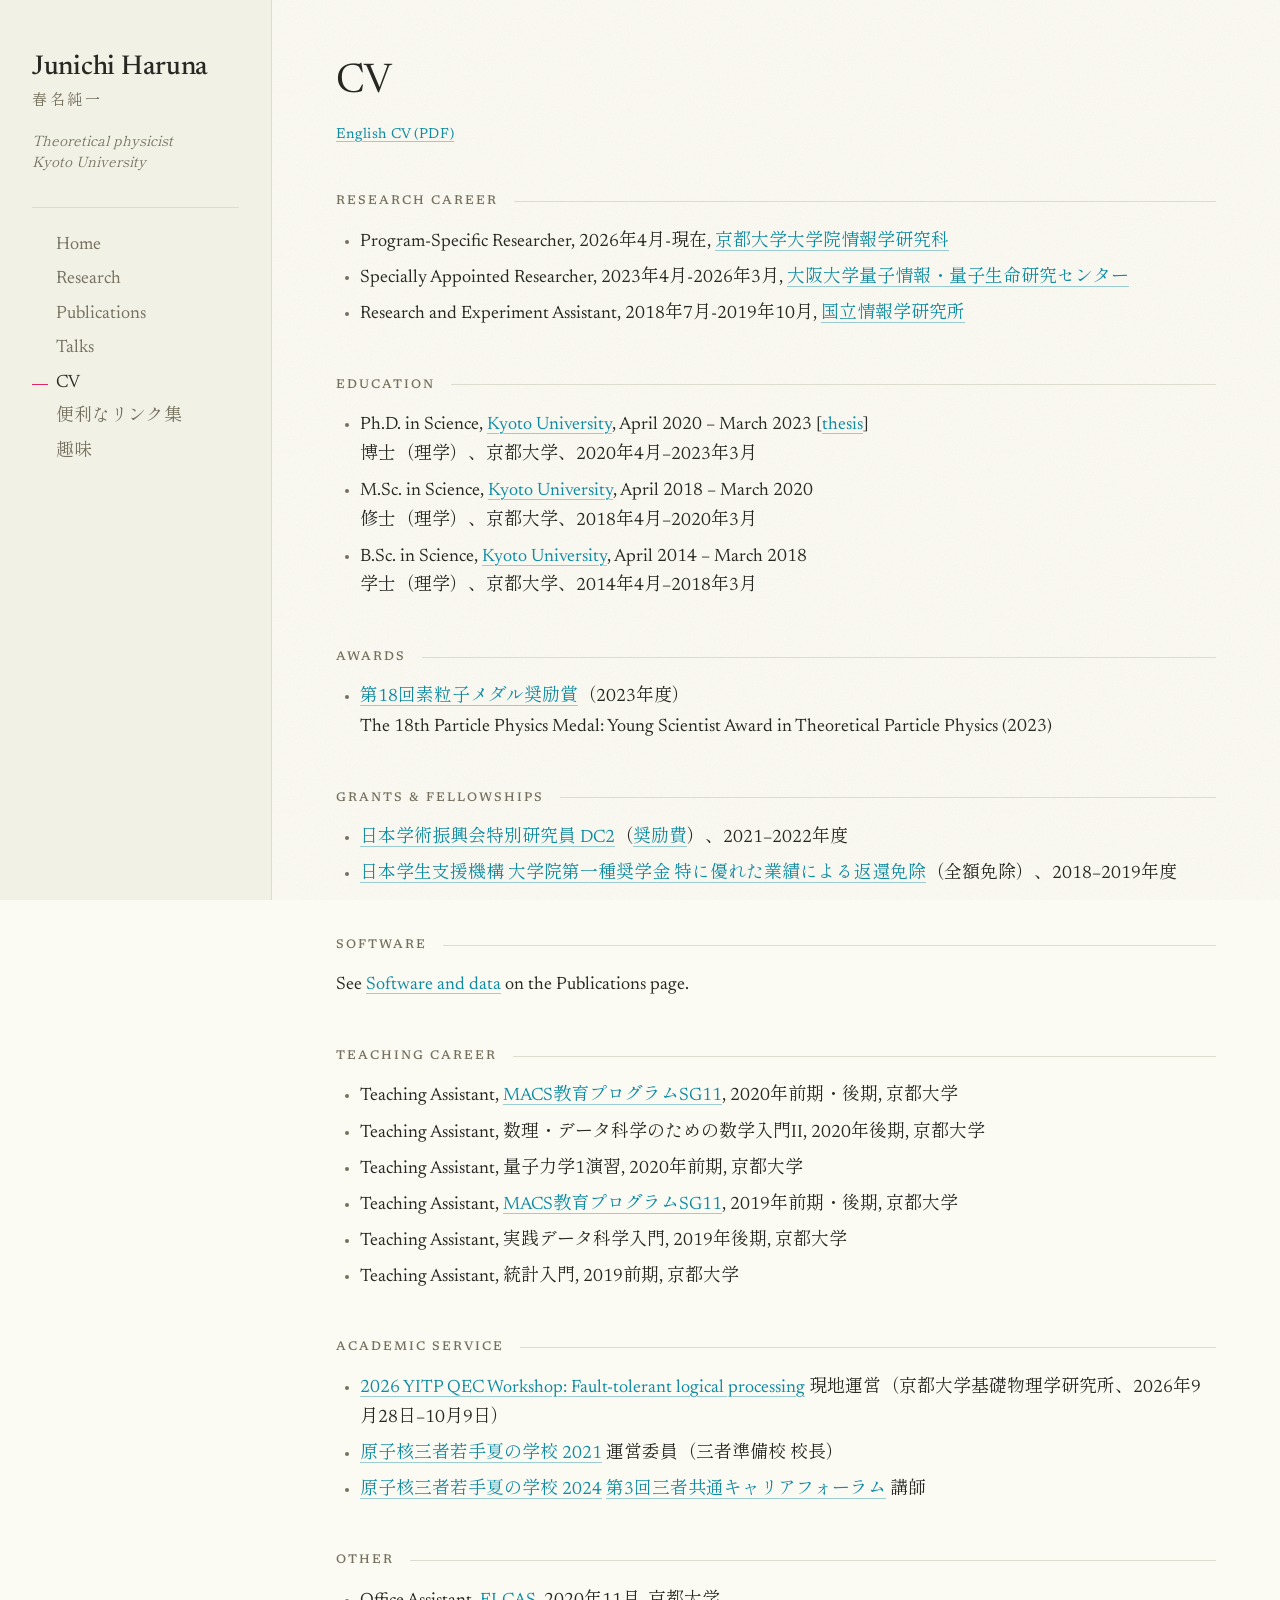
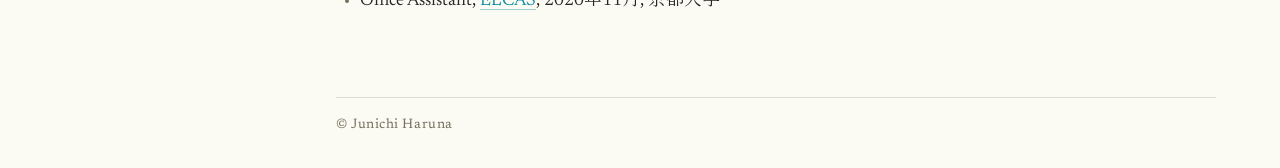
==== commit 993e3e28: "cv/publications: JASSOの項目を返還免除の表記に訂正して制度ページへリンク、博士論文にKURENAIのDOIを追加、cv.pdfを差し替え Co-Authored-By: Clau" ====
--- a/cv.html
+++ b/cv.html
@@ -67,7 +67,7 @@
 <h2>Grants &amp; Fellowships</h2>
 <ul lang="ja">
 <li><a href="https://www.jsps.go.jp/j-pd/">日本学術振興会特別研究員 DC2</a>（<a href="https://kaken.nii.ac.jp/ja/grant/KAKENHI-PROJECT-21J14825">奨励費</a>）、2021–2022年度</li>
-<li><a href="https://www.jasso.go.jp/shogakukin/">日本学生支援機構</a> 給付型奨学金 全額免除、2018–2019年度</li>
+<li><a href="https://www.jasso.go.jp/shogakukin/saiyochu/gyosekimenjo/index.html">日本学生支援機構 大学院第一種奨学金 特に優れた業績による返還免除</a>（全額免除）、2018–2019年度</li>
 </ul>
 
 <h2>Software</h2>
